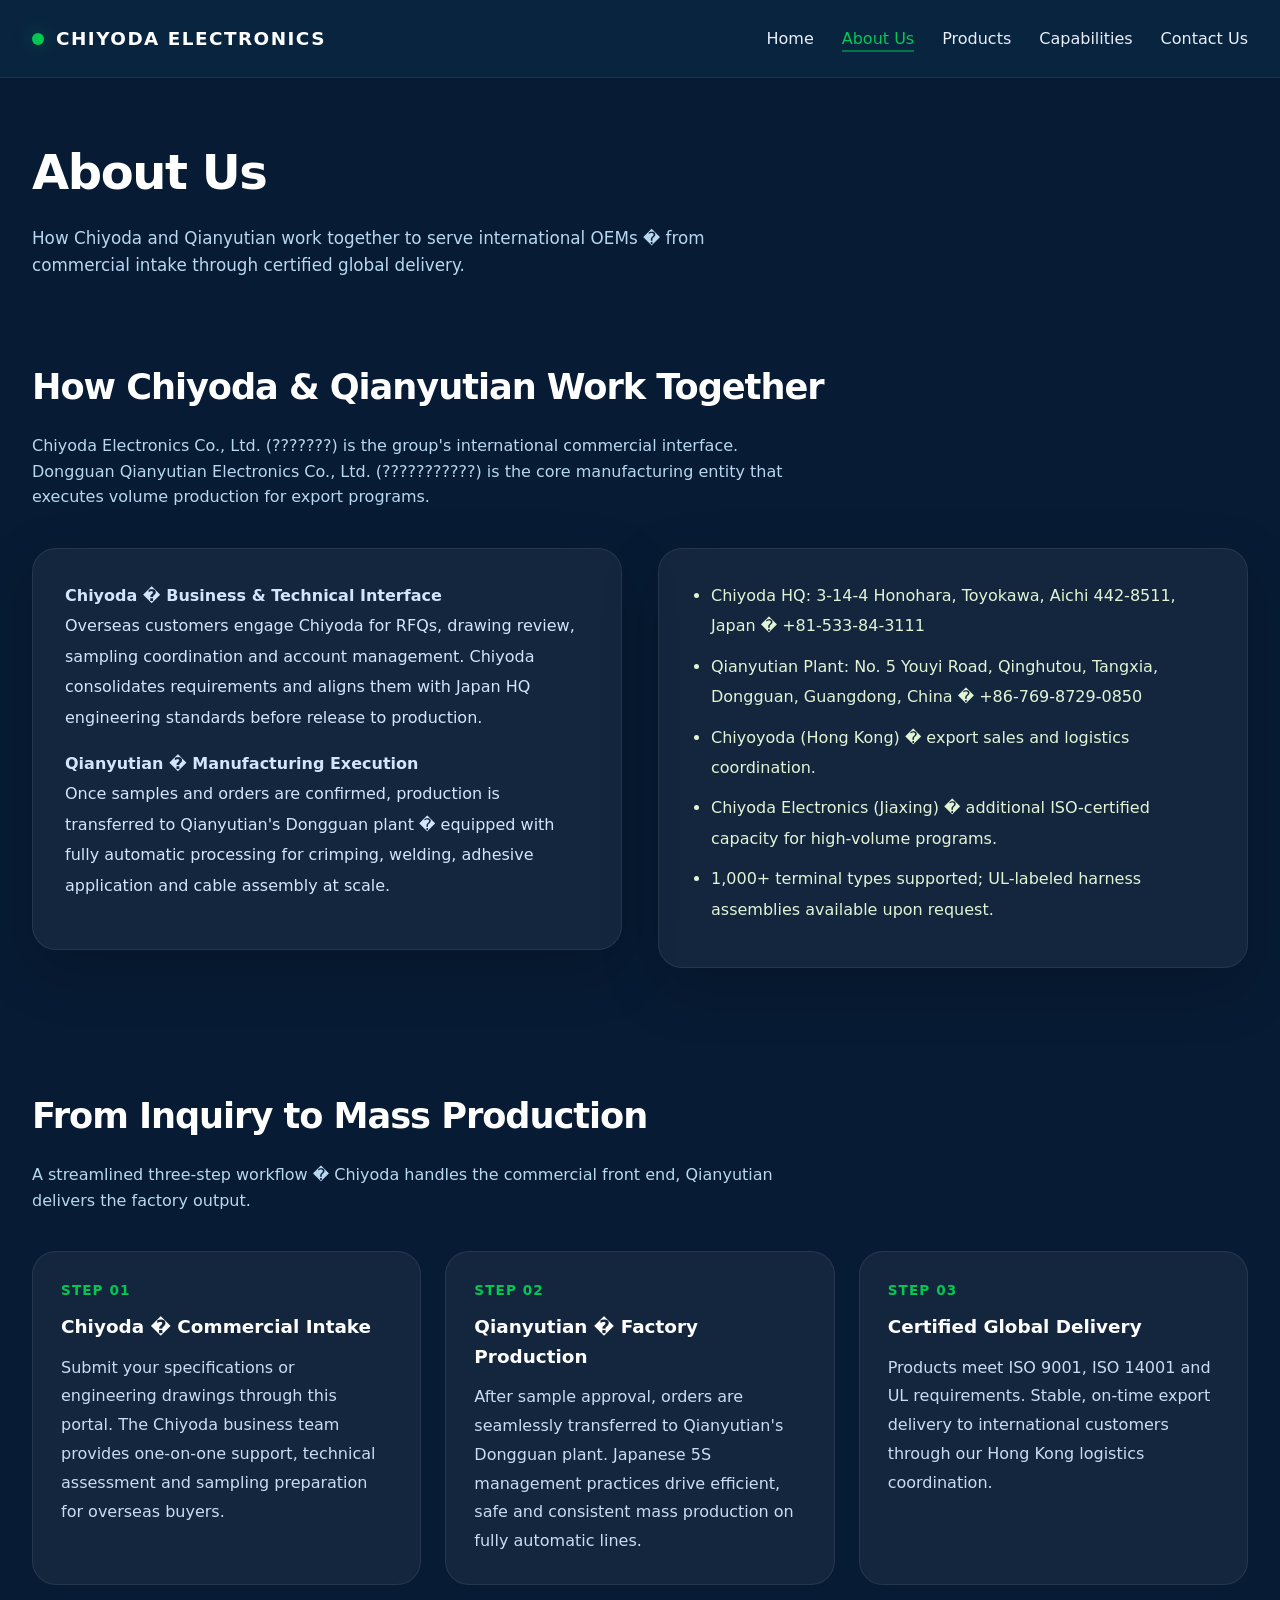
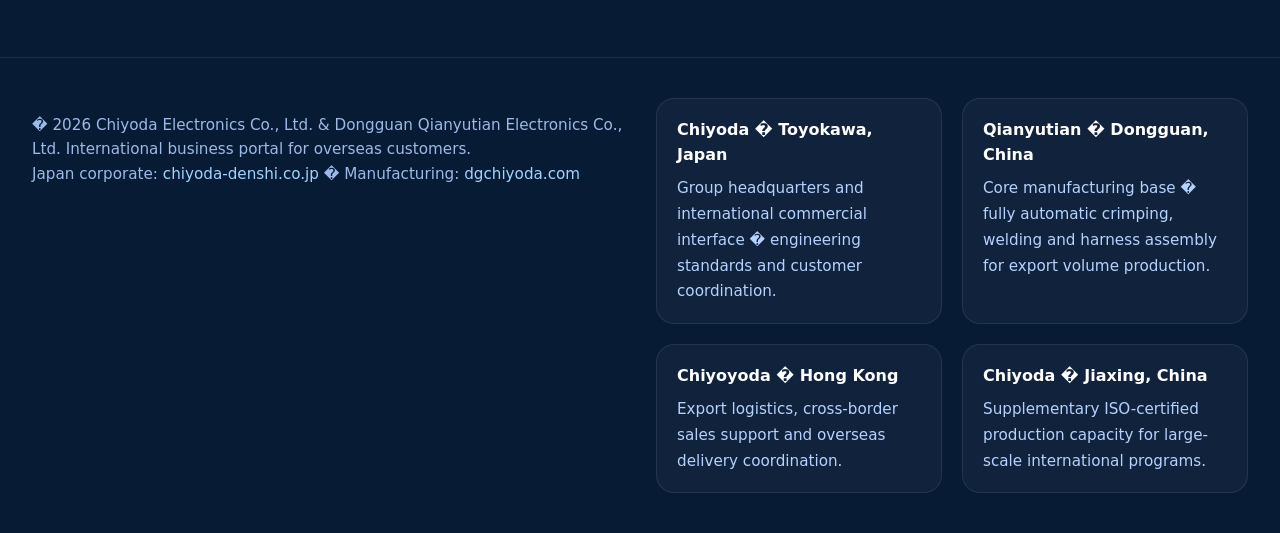
==== about.html @ fb789089 "Split Chiyoda overseas site into multi-page layout with shared styling. Align content with official " ====
<!DOCTYPE html>
<html lang="en">
<head>
  <meta charset="UTF-8">
  <meta name="viewport" content="width=device-width, initial-scale=1.0">
  <title>About Us | Chiyoda Electronics Co., Ltd.</title>
  <link rel="stylesheet" href="styles.css">
</head>
<body>
  <div class="site-wrapper">
    <header>
      <div class="nav-container">
        <a class="brand" href="index.html">Chiyoda Electronics</a>
        <nav>
          <ul>
            <li><a href="index.html">Home</a></li>
            <li><a href="about.html" class="active">About Us</a></li>
            <li><a href="products.html">Products</a></li>
            <li><a href="capabilities.html">Capabilities</a></li>
            <li><a href="contact.html">Contact Us</a></li>
          </ul>
        </nav>
      </div>
    </header>
    <main>
      <div class="page-banner">
        <h1>About Us</h1>
        <p>How Chiyoda and Qianyutian work together to serve international OEMs � from commercial intake through certified global delivery.</p>
      </div>
      <section>
        <h2 class="section-title">How Chiyoda &amp; Qianyutian Work Together</h2>
        <p class="section-subtitle">Chiyoda Electronics Co., Ltd. (???????) is the group's international commercial interface. Dongguan Qianyutian Electronics Co., Ltd. (???????????) is the core manufacturing entity that executes volume production for export programs.</p>
        <div class="about-grid">
          <div class="about-card">
            <p><strong>Chiyoda � Business &amp; Technical Interface</strong><br>Overseas customers engage Chiyoda for RFQs, drawing review, sampling coordination and account management. Chiyoda consolidates requirements and aligns them with Japan HQ engineering standards before release to production.</p>
            <p><strong>Qianyutian � Manufacturing Execution</strong><br>Once samples and orders are confirmed, production is transferred to Qianyutian's Dongguan plant � equipped with fully automatic processing for crimping, welding, adhesive application and cable assembly at scale.</p>
          </div>
          <div class="about-card">
            <ul>
              <li>Chiyoda HQ: 3-14-4 Honohara, Toyokawa, Aichi 442-8511, Japan � +81-533-84-3111</li>
              <li>Qianyutian Plant: No. 5 Youyi Road, Qinghutou, Tangxia, Dongguan, Guangdong, China � +86-769-8729-0850</li>
              <li>Chiyoyoda (Hong Kong) � export sales and logistics coordination.</li>
              <li>Chiyoda Electronics (Jiaxing) � additional ISO-certified capacity for high-volume programs.</li>
              <li>1,000+ terminal types supported; UL-labeled harness assemblies available upon request.</li>
            </ul>
          </div>
        </div>
      </section>
      <section>
        <h2 class="section-title">From Inquiry to Mass Production</h2>
        <p class="section-subtitle">A streamlined three-step workflow � Chiyoda handles the commercial front end, Qianyutian delivers the factory output.</p>
        <div class="process-grid">
          <article class="process-card">
            <div class="step-label">Step 01</div>
            <h3>Chiyoda � Commercial Intake</h3>
            <p>Submit your specifications or engineering drawings through this portal. The Chiyoda business team provides one-on-one support, technical assessment and sampling preparation for overseas buyers.</p>
          </article>
          <article class="process-card">
            <div class="step-label">Step 02</div>
            <h3>Qianyutian � Factory Production</h3>
            <p>After sample approval, orders are seamlessly transferred to Qianyutian's Dongguan plant. Japanese 5S management practices drive efficient, safe and consistent mass production on fully automatic lines.</p>
          </article>
          <article class="process-card">
            <div class="step-label">Step 03</div>
            <h3>Certified Global Delivery</h3>
            <p>Products meet ISO 9001, ISO 14001 and UL requirements. Stable, on-time export delivery to international customers through our Hong Kong logistics coordination.</p>
          </article>
        </div>
      </section>
    </main>
    <footer>
      <div class="footer-container">
        <div class="footer-copy">
          <p>� 2026 Chiyoda Electronics Co., Ltd. &amp; Dongguan Qianyutian Electronics Co., Ltd. International business portal for overseas customers.<br>
            Japan corporate: <a class="footer-link" href="https://www.chiyoda-denshi.co.jp/" target="_blank" rel="noopener noreferrer">chiyoda-denshi.co.jp</a> �
            Manufacturing: <a class="footer-link" href="https://dgchiyoda.com/" target="_blank" rel="noopener noreferrer">dgchiyoda.com</a>
          </p>
        </div>
        <div class="footer-locations">
          <div class="location-card">
            <h4>Chiyoda � Toyokawa, Japan</h4>
            <p>Group headquarters and international commercial interface � engineering standards and customer coordination.</p>
          </div>
          <div class="location-card">
            <h4>Qianyutian � Dongguan, China</h4>
            <p>Core manufacturing base � fully automatic crimping, welding and harness assembly for export volume production.</p>
          </div>
          <div class="location-card">
            <h4>Chiyoyoda � Hong Kong</h4>
            <p>Export logistics, cross-border sales support and overseas delivery coordination.</p>
          </div>
          <div class="location-card">
            <h4>Chiyoda � Jiaxing, China</h4>
            <p>Supplementary ISO-certified production capacity for large-scale international programs.</p>
          </div>
        </div>
      </div>
    </footer>
  </div>
</body>
</html>
---- styles.css ----
:root {
  color-scheme: dark;
  font-family: Inter, system-ui, -apple-system, BlinkMacSystemFont, "Segoe UI", sans-serif;
  --bg-deep: #071B34;
  --bg-header: rgba(10, 37, 64, 0.96);
  --accent: #00C853;
  --text-muted: #B8D7F0;
  --border: rgba(255, 255, 255, 0.08);
}

*, *::before, *::after {
  box-sizing: border-box;
}

body {
  margin: 0;
  background-color: var(--bg-deep);
  color: #FFFFFF;
  line-height: 1.6;
}

img {
  max-width: 100%;
  display: block;
}

a {
  color: inherit;
  text-decoration: none;
}

button, input, select, textarea {
  font: inherit;
}

.site-wrapper {
  display: flex;
  flex-direction: column;
  min-height: 100vh;
}

header {
  width: 100%;
  padding: 24px 32px;
  position: sticky;
  top: 0;
  background: var(--bg-header);
  backdrop-filter: blur(16px);
  z-index: 20;
  border-bottom: 1px solid var(--border);
}

.nav-container {
  display: flex;
  justify-content: space-between;
  align-items: center;
  gap: 24px;
  max-width: 1280px;
  margin: 0 auto;
}

.brand {
  display: flex;
  align-items: center;
  gap: 12px;
  font-weight: 700;
  font-size: 1.15rem;
  letter-spacing: 0.08em;
  text-transform: uppercase;
}

.brand::before {
  content: "";
  width: 12px;
  height: 12px;
  background: var(--accent);
  border-radius: 50%;
  box-shadow: 0 0 18px rgba(0, 200, 83, 0.35);
}

nav ul {
  display: flex;
  align-items: center;
  gap: 28px;
  margin: 0;
  padding: 0;
  list-style: none;
}

nav li a {
  color: #E8EFF8;
  transition: color 0.25s ease, transform 0.25s ease;
  padding-bottom: 2px;
  border-bottom: 2px solid transparent;
}

nav li a:hover,
nav li a.active {
  color: var(--accent);
  transform: translateY(-1px);
  border-bottom-color: rgba(0, 200, 83, 0.5);
}

main {
  flex: 1;
  width: 100%;
}

.hero {
  display: grid;
  grid-template-columns: 1.1fr 0.9fr;
  align-items: center;
  min-height: 84vh;
  padding: 72px 32px;
  max-width: 1280px;
  margin: 0 auto;
  gap: 48px;
}

.hero-copy {
  max-width: 700px;
}

.hero-copy h1 {
  margin: 0 0 22px;
  font-size: clamp(2.4rem, 5vw, 4.8rem);
  line-height: 0.95;
  letter-spacing: -0.04em;
}

.hero-copy p {
  margin: 0 0 28px;
  max-width: 640px;
  font-size: 1.05rem;
  color: #D6E8FA;
}

.hero-button {
  display: inline-flex;
  align-items: center;
  justify-content: center;
  padding: 16px 28px;
  background: var(--accent);
  color: #0A2540;
  border: none;
  border-radius: 999px;
  font-weight: 700;
  letter-spacing: 0.02em;
  cursor: pointer;
  box-shadow: 0 18px 45px rgba(0, 200, 83, 0.22);
  transition: transform 0.25s ease, box-shadow 0.25s ease;
}

.hero-button:hover {
  transform: translateY(-2px);
  box-shadow: 0 22px 50px rgba(0, 200, 83, 0.28);
}

.hero-visual {
  display: grid;
  justify-items: end;
  align-items: center;
}

.hero-panel {
  width: 100%;
  max-width: 520px;
  background: linear-gradient(180deg, rgba(10, 37, 64, 0.96), rgba(5, 18, 39, 0.9));
  border: 1px solid var(--border);
  border-radius: 28px;
  padding: 34px;
  box-shadow: 0 30px 80px rgba(0, 0, 0, 0.25);
}

.hero-panel h2 {
  margin: 0 0 16px;
  font-size: 1.75rem;
}

.hero-panel ul {
  margin: 0;
  padding: 0;
  list-style: none;
  display: grid;
  gap: 14px;
}

.hero-panel li {
  font-size: 1rem;
  color: var(--text-muted);
}

.page-banner {
  padding: 56px 32px 32px;
  max-width: 1280px;
  margin: 0 auto;
}

.page-banner h1 {
  margin: 0 0 14px;
  font-size: clamp(2rem, 4vw, 3rem);
  letter-spacing: -0.03em;
}

.page-banner p {
  margin: 0;
  max-width: 760px;
  color: var(--text-muted);
  font-size: 1.05rem;
}

section {
  padding: 48px 32px 72px;
  max-width: 1280px;
  margin: 0 auto;
}

.section-title {
  margin: 0 0 18px;
  font-size: 2.2rem;
  letter-spacing: -0.03em;
}

.section-subtitle {
  margin: 0 0 38px;
  max-width: 760px;
  color: var(--text-muted);
  font-size: 1rem;
}

.about-grid {
  display: grid;
  grid-template-columns: repeat(2, minmax(0, 1fr));
  gap: 36px;
  align-items: start;
}

.about-card {
  background: rgba(255, 255, 255, 0.05);
  border: 1px solid var(--border);
  border-radius: 24px;
  padding: 32px;
  box-shadow: 0 20px 60px rgba(0, 0, 0, 0.18);
}

.about-card p {
  margin: 0 0 16px;
  color: #D3E4FC;
  line-height: 1.9;
}

.about-card ul {
  margin: 0;
  padding-left: 20px;
  color: #E2F4D4;
  line-height: 1.9;
}

.about-card ul li {
  margin-bottom: 10px;
}

.official-links {
  display: flex;
  flex-wrap: wrap;
  gap: 18px 28px;
  margin-top: 18px;
}

.official-link {
  display: inline-flex;
  align-items: center;
  gap: 8px;
  color: #9FD4FF;
  font-size: 0.95rem;
  border-bottom: 1px solid rgba(159, 212, 255, 0.35);
  padding-bottom: 2px;
  transition: color 0.2s ease, border-color 0.2s ease;
}

.official-link:hover {
  color: var(--accent);
  border-color: rgba(0, 200, 83, 0.45);
}

.clients-note {
  margin-top: 28px;
  padding: 22px 24px;
  border-radius: 18px;
  background: rgba(255, 255, 255, 0.04);
  border: 1px solid var(--border);
  color: var(--text-muted);
  line-height: 1.8;
}

.clients-note strong {
  color: #FFFFFF;
}

.process-grid {
  display: grid;
  grid-template-columns: repeat(3, minmax(0, 1fr));
  gap: 24px;
}

.process-card {
  background: rgba(255, 255, 255, 0.05);
  border: 1px solid var(--border);
  border-radius: 24px;
  padding: 28px;
}

.process-card .step-label {
  color: var(--accent);
  font-size: 0.85rem;
  font-weight: 700;
  letter-spacing: 0.08em;
  text-transform: uppercase;
  margin-bottom: 10px;
}

.process-card h3 {
  margin: 0 0 12px;
  font-size: 1.15rem;
}

.process-card p {
  margin: 0;
  color: #C9DCF2;
  line-height: 1.8;
}

.product-grid {
  display: grid;
  grid-template-columns: repeat(2, minmax(0, 1fr));
  gap: 28px;
}

.product-card {
  background: linear-gradient(180deg, rgba(10, 37, 64, 0.98), rgba(10, 37, 64, 0.88));
  border: 1px solid var(--border);
  border-radius: 24px;
  overflow: hidden;
  transition: transform 0.3s ease, box-shadow 0.3s ease, border-color 0.3s ease;
  display: flex;
  flex-direction: column;
}

.product-card:hover {
  transform: translateY(-8px);
  box-shadow: 0 28px 80px rgba(0, 0, 0, 0.24);
  border-color: rgba(0, 200, 83, 0.35);
}

.product-image-wrap {
  position: relative;
  aspect-ratio: 16 / 10;
  overflow: hidden;
  background: linear-gradient(135deg, rgba(0, 200, 83, 0.08), rgba(10, 37, 64, 0.6));
  border-bottom: 1px solid var(--border);
}

.product-image-wrap img {
  width: 100%;
  height: 100%;
  object-fit: cover;
}

.product-image-wrap .product-tag {
  position: absolute;
  top: 16px;
  left: 16px;
  background: rgba(0, 200, 83, 0.9);
  color: #0A2540;
  font-size: 0.75rem;
  font-weight: 700;
  letter-spacing: 0.06em;
  text-transform: uppercase;
  padding: 6px 12px;
  border-radius: 999px;
}

.product-body {
  padding: 28px;
  display: flex;
  flex-direction: column;
  gap: 14px;
  flex: 1;
}

.product-card h3 {
  margin: 0;
  font-size: 1.25rem;
}

.product-card p {
  margin: 0;
  color: #C9DCF2;
  line-height: 1.8;
  flex: 1;
}

.product-meta {
  display: flex;
  flex-wrap: wrap;
  gap: 8px;
  margin-top: 4px;
}

.product-meta span {
  font-size: 0.82rem;
  color: #9FD4FF;
  background: rgba(159, 212, 255, 0.08);
  border: 1px solid rgba(159, 212, 255, 0.15);
  padding: 5px 10px;
  border-radius: 999px;
}

.capabilities-grid {
  display: grid;
  grid-template-columns: 1.5fr 1fr;
  gap: 32px;
  align-items: start;
}

.capability-summary {
  background: rgba(255, 255, 255, 0.05);
  border: 1px solid var(--border);
  border-radius: 24px;
  padding: 32px;
}

.capability-summary p {
  margin: 0 0 20px;
  color: #D4E7FF;
  line-height: 1.85;
}

.badge-list {
  display: flex;
  flex-wrap: wrap;
  gap: 14px;
  margin: 0;
  padding: 0;
  list-style: none;
}

.badge-list li {
  background: rgba(0, 200, 83, 0.12);
  color: #E7FFF4;
  padding: 10px 14px;
  border-radius: 999px;
  font-size: 0.95rem;
  border: 1px solid rgba(0, 200, 83, 0.24);
}

.capability-table {
  width: 100%;
  border-collapse: collapse;
  background: rgba(255, 255, 255, 0.04);
  border: 1px solid var(--border);
  border-radius: 20px;
  overflow: hidden;
}

.capability-table th,
.capability-table td {
  padding: 18px 20px;
  text-align: left;
  border-bottom: 1px solid var(--border);
  color: #E5F1FF;
  font-size: 0.98rem;
}

.capability-table th {
  background: rgba(255, 255, 255, 0.06);
  font-weight: 600;
}

.capability-table tr:last-child td {
  border-bottom: none;
}

.contact-grid {
  display: grid;
  grid-template-columns: 1fr 1fr;
  gap: 32px;
  align-items: start;
}

.contact-info,
.contact-form-card {
  background: rgba(255, 255, 255, 0.05);
  border: 1px solid var(--border);
  border-radius: 24px;
  padding: 32px;
  box-shadow: 0 20px 60px rgba(0, 0, 0, 0.18);
}

.contact-info h3,
.contact-form-card h3 {
  margin-top: 0;
  margin-bottom: 18px;
  font-size: 1.5rem;
}

.contact-info p,
.contact-info address {
  margin: 0 0 16px;
  color: #D8E8FB;
  line-height: 1.9;
  font-style: normal;
}

.contact-info strong {
  color: #FFFFFF;
  display: block;
  margin-bottom: 6px;
}

.contact-form-card form {
  display: grid;
  gap: 18px;
}

.contact-form-card label {
  display: block;
  font-size: 0.95rem;
  margin-bottom: 8px;
  color: #CAD9F5;
}

.contact-form-card input,
.contact-form-card select,
.contact-form-card textarea {
  width: 100%;
  background: rgba(255, 255, 255, 0.08);
  border: 1px solid rgba(255, 255, 255, 0.12);
  border-radius: 14px;
  padding: 14px 16px;
  color: #F7FBFF;
  outline: none;
  transition: border-color 0.2s ease, background 0.2s ease;
}

.contact-form-card input:focus,
.contact-form-card select:focus,
.contact-form-card textarea:focus {
  background: rgba(255, 255, 255, 0.12);
  border-color: var(--accent);
}

.contact-form-card textarea {
  min-height: 150px;
  resize: vertical;
}

.contact-form-card .form-note {
  font-size: 0.92rem;
  color: #A7BEED;
  margin-top: -8px;
}

.contact-form-card button {
  align-self: flex-start;
  width: fit-content;
  padding: 16px 32px;
  border-radius: 999px;
  border: none;
  background: var(--accent);
  color: #0A2540;
  font-weight: 700;
  cursor: pointer;
  transition: transform 0.2s ease, box-shadow 0.2s ease;
}

.contact-form-card button:hover {
  transform: translateY(-1px);
  box-shadow: 0 16px 32px rgba(0, 200, 83, 0.28);
}

footer {
  padding: 40px 32px;
  background: #081B35;
  border-top: 1px solid var(--border);
}

.footer-container {
  max-width: 1280px;
  margin: 0 auto;
  display: grid;
  grid-template-columns: 1fr 1fr;
  gap: 32px;
  align-items: start;
}

.footer-copy {
  color: #9DB9E6;
  font-size: 0.95rem;
}

.footer-locations {
  display: grid;
  grid-template-columns: repeat(2, minmax(0, 1fr));
  gap: 20px;
}

.location-card {
  background: rgba(255, 255, 255, 0.04);
  border: 1px solid var(--border);
  border-radius: 18px;
  padding: 18px 20px;
}

.location-card h4 {
  margin: 0 0 8px;
  font-size: 1rem;
}

.location-card p {
  margin: 0;
  color: #B5D1FD;
  font-size: 0.95rem;
  line-height: 1.7;
}

.footer-link {
  color: #9FD4FF;
}

.footer-link:hover {
  color: var(--accent);
}

@media (max-width: 1024px) {
  .hero,
  .about-grid,
  .product-grid,
  .process-grid,
  .capabilities-grid,
  .contact-grid,
  .footer-container,
  .footer-locations {
    grid-template-columns: 1fr;
  }

  header {
    padding: 20px 24px;
  }

  .nav-container {
    flex-direction: column;
    align-items: flex-start;
  }

  nav ul {
    flex-wrap: wrap;
    gap: 16px;
  }

  .hero-visual {
    justify-items: stretch;
  }
}

@media (max-width: 720px) {
  .hero {
    padding: 44px 20px 60px;
  }

  section,
  .page-banner {
    padding-left: 20px;
    padding-right: 20px;
  }

  .hero-copy h1 {
    font-size: 2.4rem;
  }

  .hero-panel,
  .product-body,
  .about-card,
  .contact-info,
  .contact-form-card,
  .capability-summary {
    padding: 24px;
  }

  .capability-table th,
  .capability-table td {
    padding: 14px 16px;
  }
}
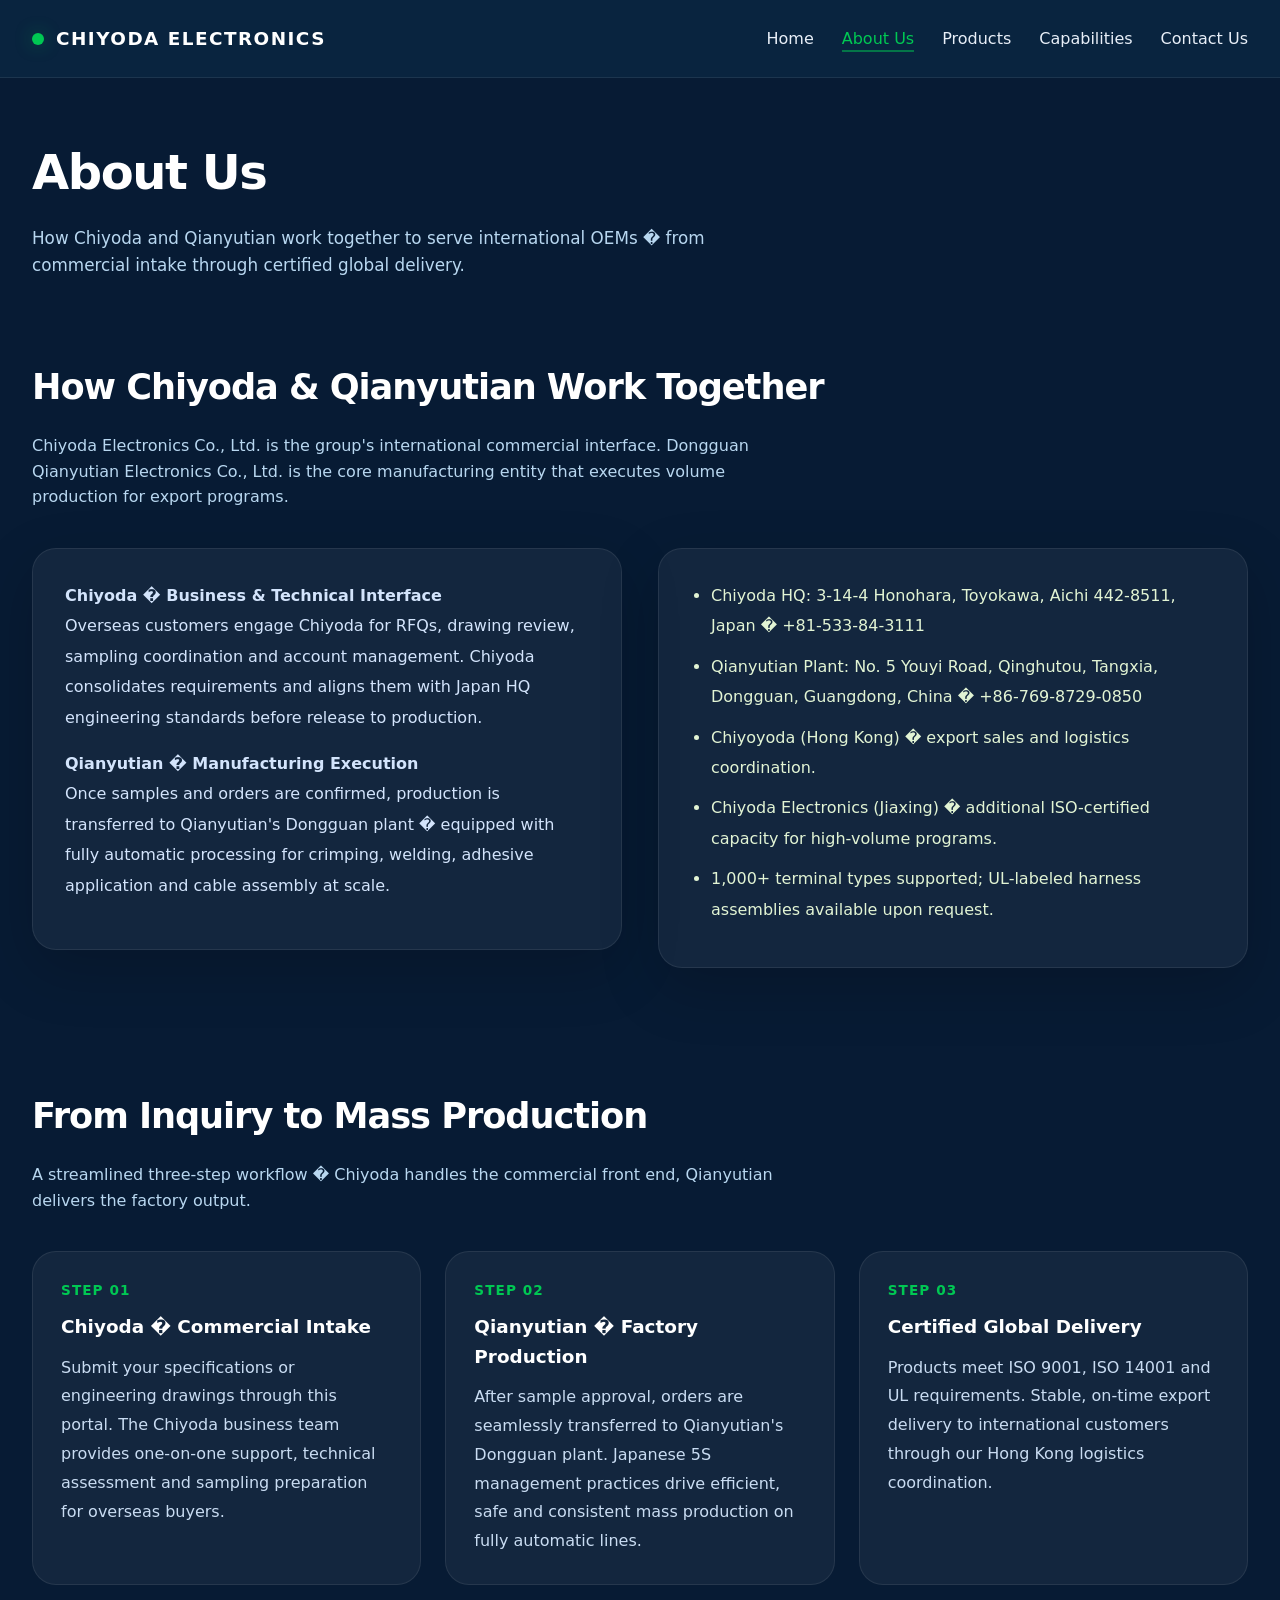
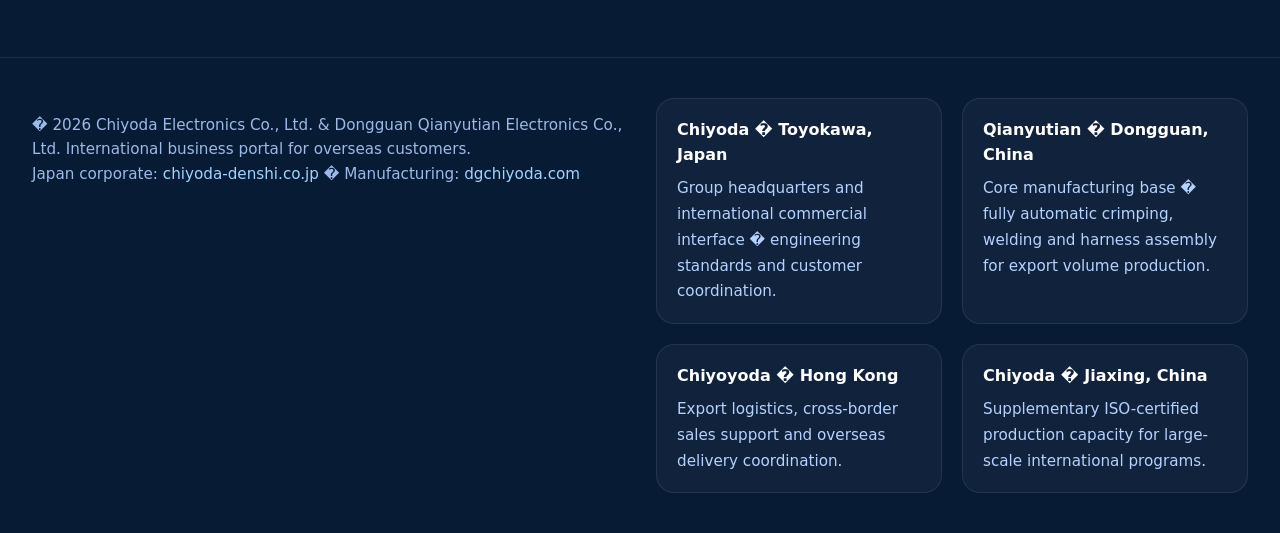
==== commit fa86b5c3: "Fix product page Measurement image and clean about copy. Remove garbled characters from about.html c" ====
--- a/about.html
+++ b/about.html
@@ -29,7 +29,7 @@
       </div>
       <section>
         <h2 class="section-title">How Chiyoda &amp; Qianyutian Work Together</h2>
-        <p class="section-subtitle">Chiyoda Electronics Co., Ltd. (???????) is the group's international commercial interface. Dongguan Qianyutian Electronics Co., Ltd. (???????????) is the core manufacturing entity that executes volume production for export programs.</p>
+        <p class="section-subtitle">Chiyoda Electronics Co., Ltd. is the group's international commercial interface. Dongguan Qianyutian Electronics Co., Ltd. is the core manufacturing entity that executes volume production for export programs.</p>
         <div class="about-grid">
           <div class="about-card">
             <p><strong>Chiyoda � Business &amp; Technical Interface</strong><br>Overseas customers engage Chiyoda for RFQs, drawing review, sampling coordination and account management. Chiyoda consolidates requirements and aligns them with Japan HQ engineering standards before release to production.</p>
